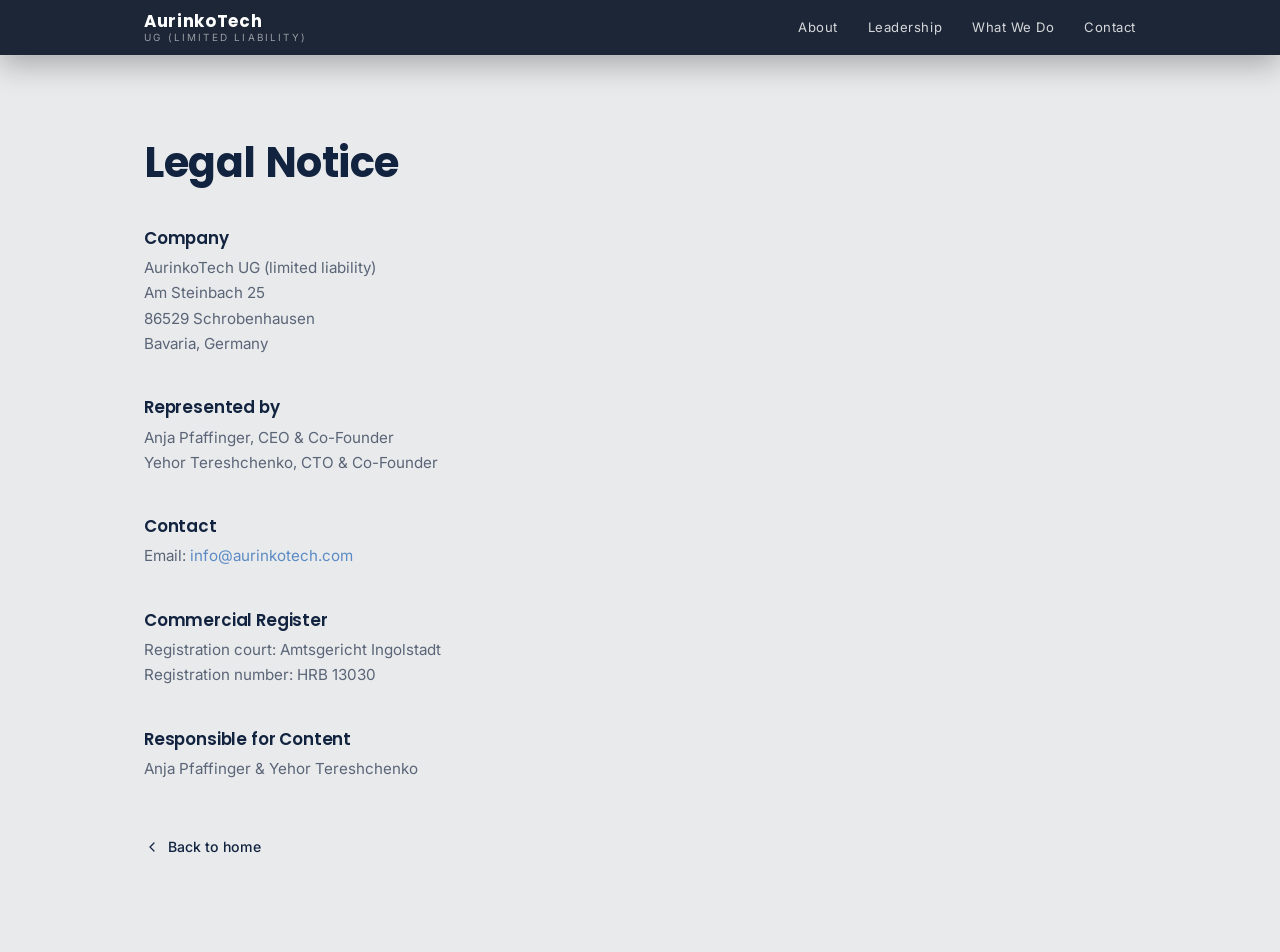
==== impressum.html @ 312ff6d4 "Initial AurinkoTech website Static one-page corporate profile built to the Canva brochure design: He" ====
<!DOCTYPE html>
<html lang="en">
<head>
  <meta charset="UTF-8" />
  <meta name="viewport" content="width=device-width, initial-scale=1.0" />
  <title>Legal Notice — AurinkoTech</title>
  <meta name="description" content="Legal Notice (Impressum) for AurinkoTech UG (haftungsbeschränkt)." />
  <meta name="theme-color" content="#0b1a30" />
  <link rel="icon" type="image/png" href="assets/logo.png" />
  <link rel="preconnect" href="https://fonts.googleapis.com" />
  <link rel="preconnect" href="https://fonts.gstatic.com" crossorigin />
  <link href="https://fonts.googleapis.com/css2?family=Poppins:wght@500;600;700;800&family=Inter:wght@400;500;600&display=swap" rel="stylesheet" />
  <link rel="stylesheet" href="css/styles.css" />
  <style>
    .legal { background: var(--light-bg); min-height: 100vh; padding: 140px 0 90px; }
    .legal__title { font-size: clamp(1.8rem, 4vw, 2.6rem); font-weight: 700; color: var(--navy-ink); }
    .legal__block { margin-top: 42px; max-width: 640px; }
    .legal__block h2 { font-size: 1.05rem; font-weight: 600; color: var(--navy-ink); margin-bottom: 8px; }
    .legal__block p { margin: 0; color: var(--muted); font-size: .95rem; }
    .legal__block a { color: var(--accent); }
    .legal__block a:hover { text-decoration: underline; }
    .legal__back { display: inline-flex; align-items: center; gap: 8px; margin-top: 54px; color: var(--navy-ink); font-size: .88rem; font-weight: 500; }
    .legal__back:hover { color: var(--accent); }
  </style>
</head>
<body>
  <header class="nav is-scrolled" id="nav">
    <div class="nav__inner">
      <a href="index.html" class="nav__brand" aria-label="AurinkoTech home">
        <span class="nav__brand-mark">AurinkoTech</span>
        <span class="nav__brand-sub">UG (limited liability)</span>
      </a>
      <nav class="nav__links" aria-label="Primary">
        <a href="index.html#about">About</a>
        <a href="index.html#leadership">Leadership</a>
        <a href="index.html#what-we-do">What We Do</a>
        <a href="index.html#contact">Contact</a>
      </nav>
    </div>
  </header>

  <main class="legal">
    <div class="wrap">
      <h1 class="legal__title">Legal Notice</h1>

      <div class="legal__block">
        <h2>Company</h2>
        <p>
          AurinkoTech UG (limited liability)<br />
          Am Steinbach 25<br />
          86529 Schrobenhausen<br />
          Bavaria, Germany
        </p>
      </div>

      <div class="legal__block">
        <h2>Represented by</h2>
        <p>
          Anja Pfaffinger, CEO &amp; Co-Founder<br />
          Yehor Tereshchenko, CTO &amp; Co-Founder
        </p>
      </div>

      <div class="legal__block">
        <h2>Contact</h2>
        <p>Email: <a href="mailto:info@aurinkotech.com">info@aurinkotech.com</a></p>
      </div>

      <div class="legal__block">
        <h2>Commercial Register</h2>
        <p>
          Registration court: Amtsgericht Ingolstadt<br />
          Registration number: HRB 13030
        </p>
      </div>

      <div class="legal__block">
        <h2>Responsible for Content</h2>
        <p>Anja Pfaffinger &amp; Yehor Tereshchenko</p>
      </div>

      <a href="index.html" class="legal__back">
        <svg viewBox="0 0 24 24" width="16" height="16" fill="none" stroke="currentColor" stroke-width="1.8" aria-hidden="true">
          <path d="M15 6l-6 6 6 6" stroke-linecap="round" stroke-linejoin="round" />
        </svg>
        Back to home
      </a>
    </div>
  </main>
</body>
</html>
---- css/styles.css ----
/* ============================================================
   AurinkoTech — Corporate site
   Palette taken from the brochure: deep navy + silver + light grey
   ============================================================ */

:root {
  --navy-900: #0a1526;
  --navy-800: #0b1a30;
  --navy-700: #101f3a;
  --navy-600: #16294a;
  --navy-ink: #12233f;      /* headings on light */

  --light-bg: #e9eaec;      /* light sections */
  --card: #ffffff;
  --ink: #12233f;
  --muted: #5a6577;         /* body text on light */
  --muted-light: #8a93a3;   /* eyebrow / labels on light */

  --on-dark: #f4f6fa;
  --on-dark-muted: rgba(226, 232, 240, 0.72);
  --on-dark-faint: rgba(226, 232, 240, 0.45);

  --accent: #5b8bc4;        /* steel-blue interactive accent */
  --accent-strong: #7aa6d8;

  --line-dark: rgba(255, 255, 255, 0.14);
  --line-light: rgba(18, 35, 63, 0.12);

  --maxw: 1120px;
  --pad: clamp(20px, 5vw, 64px);
  --radius: 4px;

  --font-head: "Poppins", system-ui, sans-serif;
  --font-body: "Inter", system-ui, -apple-system, sans-serif;

  --ease: cubic-bezier(0.22, 1, 0.36, 1);
}

/* ---------- reset ---------- */
*, *::before, *::after { box-sizing: border-box; }
html { scroll-behavior: smooth; -webkit-text-size-adjust: 100%; }
@media (prefers-reduced-motion: reduce) {
  html { scroll-behavior: auto; }
  *, *::before, *::after { animation-duration: .001ms !important; transition-duration: .001ms !important; }
}
body {
  margin: 0;
  font-family: var(--font-body);
  color: var(--ink);
  background: var(--navy-900);
  line-height: 1.65;
  -webkit-font-smoothing: antialiased;
  text-rendering: optimizeLegibility;
}
img { max-width: 100%; display: block; }
a { color: inherit; text-decoration: none; }
h1, h2, h3 { font-family: var(--font-head); line-height: 1.12; margin: 0; letter-spacing: -0.01em; }

.wrap { max-width: var(--maxw); margin-inline: auto; padding-inline: var(--pad); }

/* ============================================================
   NAV
   ============================================================ */
.nav {
  position: fixed; inset: 0 0 auto 0; z-index: 60;
  transition: background .35s var(--ease), backdrop-filter .35s var(--ease), box-shadow .35s var(--ease);
}
.nav__inner {
  max-width: var(--maxw); margin-inline: auto; padding: 18px var(--pad);
  display: flex; align-items: center; justify-content: space-between; gap: 24px;
}
.nav__brand { display: flex; flex-direction: column; line-height: 1.1; }
.nav__brand-mark {
  font-family: var(--font-head); font-weight: 700; font-size: 1.05rem;
  letter-spacing: .04em; color: #fff;
}
.nav__brand-sub {
  font-size: .62rem; letter-spacing: .22em; text-transform: uppercase;
  color: rgba(255,255,255,.55); margin-top: 2px;
}
.nav__links { display: flex; gap: 30px; }
.nav__links a {
  font-size: .82rem; letter-spacing: .04em; color: rgba(255,255,255,.82);
  position: relative; padding: 4px 0; transition: color .2s var(--ease);
}
.nav__links a::after {
  content: ""; position: absolute; left: 0; bottom: -2px; height: 1px; width: 0;
  background: var(--accent-strong); transition: width .3s var(--ease);
}
.nav__links a:hover { color: #fff; }
.nav__links a:hover::after { width: 100%; }

/* scrolled state -> solid navy bar */
.nav.is-scrolled {
  background: rgba(10, 21, 38, 0.92);
  backdrop-filter: blur(10px);
  box-shadow: 0 1px 0 rgba(255,255,255,.06), 0 10px 30px rgba(0,0,0,.28);
}
.nav.is-scrolled .nav__inner { padding-top: 12px; padding-bottom: 12px; }

/* hamburger */
.nav__toggle {
  display: none; width: 40px; height: 34px; background: none; border: 0; cursor: pointer;
  padding: 6px; flex-direction: column; justify-content: space-between;
}
.nav__toggle span { display: block; height: 2px; width: 100%; background: #fff; border-radius: 2px; transition: transform .3s var(--ease), opacity .2s var(--ease); }
.nav__toggle.is-open span:nth-child(1) { transform: translateY(9px) rotate(45deg); }
.nav__toggle.is-open span:nth-child(2) { opacity: 0; }
.nav__toggle.is-open span:nth-child(3) { transform: translateY(-9px) rotate(-45deg); }

/* ============================================================
   HERO
   ============================================================ */
.hero {
  position: relative; min-height: 100svh;
  display: flex; flex-direction: column; justify-content: center;
  padding: 120px var(--pad) 40px;
  color: var(--on-dark); overflow: hidden;
  text-align: center;
}
.hero__bg {
  position: absolute; inset: 0; z-index: 0;
  background:
    radial-gradient(120% 90% at 70% 8%, rgba(46, 78, 130, 0.55) 0%, rgba(16, 31, 58, 0) 55%),
    radial-gradient(120% 120% at 20% 100%, rgba(8, 15, 28, 0.9) 0%, rgba(11, 26, 48, 0) 60%),
    linear-gradient(160deg, #16294a 0%, #0d1d38 45%, #0a1424 100%);
}
.hero__bg::after {
  content: ""; position: absolute; inset: 0;
  background: radial-gradient(90% 60% at 50% 40%, transparent 40%, rgba(4, 9, 18, .55) 100%);
}
.hero__content { position: relative; z-index: 1; max-width: 760px; margin-inline: auto; }
.hero__logo {
  width: clamp(230px, 32vw, 380px); height: auto; margin: 0 auto 34px;
  filter: drop-shadow(0 18px 45px rgba(0,0,0,.5));
}
.hero__title {
  font-size: clamp(1.5rem, 3.2vw, 2.35rem); font-weight: 600; color: #fff;
  letter-spacing: .01em;
}
.hero__title .dash { color: var(--accent-strong); font-weight: 400; }
.hero__lead {
  margin: 22px auto 0; max-width: 560px; color: var(--on-dark-muted);
  font-size: 1.02rem;
}
.hero__chart { margin: 54px auto 0; max-width: 780px; }
.hero__chart svg { width: 100%; height: 120px; display: block; }
.hero__chart path { stroke-linecap: round; stroke-linejoin: round; }

/* animated line draw */
#riseLine, #riseLine2 { stroke-dasharray: 1400; stroke-dashoffset: 1400; }
.hero.is-in #riseLine  { animation: draw 1.6s var(--ease) .3s forwards; }
.hero.is-in #riseLine2 { animation: draw 1s var(--ease) 1.6s forwards; }
@keyframes draw { to { stroke-dashoffset: 0; } }

.hero__facts {
  position: relative; z-index: 1;
  margin: clamp(40px, 8vh, 90px) auto 0; max-width: 960px; width: 100%;
  display: grid; grid-template-columns: repeat(3, 1fr); gap: 28px;
  text-align: left;
}
.fact { position: relative; padding-top: 16px; border-top: 1px solid var(--line-dark); }
.fact__label {
  display: block; font-size: .62rem; letter-spacing: .18em; text-transform: uppercase;
  font-weight: 600; color: #fff; margin-bottom: 6px;
}
.fact__value { display: block; font-size: .84rem; color: var(--on-dark-muted); }

.hero__scroll {
  position: absolute; left: 50%; bottom: 26px; transform: translateX(-50%); z-index: 2;
  width: 24px; height: 40px; border: 1px solid rgba(255,255,255,.3); border-radius: 14px;
}
.hero__scroll span {
  position: absolute; left: 50%; top: 8px; width: 3px; height: 7px; border-radius: 3px;
  background: rgba(255,255,255,.7); transform: translateX(-50%);
  animation: scrolldot 1.8s infinite;
}
@keyframes scrolldot { 0% { opacity: 0; transform: translate(-50%, 0);} 40% { opacity: 1;} 80% { opacity: 0; transform: translate(-50%, 12px);} 100% { opacity: 0; } }

/* ============================================================
   SECTIONS
   ============================================================ */
.section { padding: clamp(64px, 11vh, 128px) 0; position: relative; }
.section--light { background: var(--light-bg); color: var(--ink); }
.section--dark  { background: var(--navy-800); color: var(--on-dark); }
.section--contact {
  background: linear-gradient(180deg, #0c1c36 0%, #0a1424 100%);
  color: var(--on-dark);
}

.eyebrow {
  font-size: .7rem; letter-spacing: .28em; text-transform: uppercase; font-weight: 600;
  color: var(--muted-light); margin: 0 0 18px;
}
.eyebrow--onDark { color: var(--on-dark-faint); }

.section__title { font-size: clamp(1.6rem, 3.6vw, 2.5rem); font-weight: 700; color: var(--navy-ink); }
.section__title--onDark { color: #fff; }

.rule { display: block; width: 46px; height: 3px; background: var(--navy-ink); margin: 18px 0 0; border-radius: 2px; }
.rule--onDark { background: rgba(255,255,255,.55); }

.lead-quote {
  max-width: 760px; margin: 40px 0 0; padding-left: 22px;
  border-left: 3px solid var(--navy-ink);
  font-size: 1.12rem; color: var(--ink); font-weight: 400;
}
.lead-quote--onDark { border-left-color: var(--accent); color: var(--on-dark-muted); }

/* ---------- grids / cards ---------- */
.grid-2 { display: grid; grid-template-columns: 1fr 1fr; gap: 0; }
.mv-grid, .do-grid { margin-top: 48px; background: var(--card); border-radius: var(--radius); box-shadow: 0 20px 50px -30px rgba(18,35,63,.5); overflow: hidden; }
.mv-grid .card + .card, .do-grid .card + .card { border-left: 1px solid var(--line-light); }

.card { padding: clamp(28px, 4vw, 46px); }
.card--tall { display: flex; flex-direction: column; }
.card__kicker, .product__kicker {
  font-size: .66rem; letter-spacing: .22em; text-transform: uppercase; font-weight: 600;
  color: var(--muted-light); margin: 0 0 14px;
}
.card__title { font-size: 1.18rem; font-weight: 600; color: var(--navy-ink); margin-bottom: 12px; }
.card__body { color: var(--muted); font-size: .95rem; margin: 0; }
.card__glyph { width: 30px; height: 30px; color: var(--navy-ink); margin-bottom: 26px; }
.card__glyph svg { width: 100%; height: 100%; }

.ticks { list-style: none; margin: 22px 0 0; padding: 0; }
.ticks li { position: relative; padding-left: 22px; margin-bottom: 10px; font-size: .86rem; color: var(--muted); }
.ticks li::before {
  content: ""; position: absolute; left: 0; top: .5em; width: 7px; height: 7px;
  background: var(--navy-ink); transform: rotate(45deg);
}

/* ---------- callout ---------- */
.callout {
  margin-top: 34px; background: var(--card); border-radius: var(--radius);
  padding: clamp(24px, 3.5vw, 36px); display: flex; gap: 22px; align-items: flex-start;
  box-shadow: 0 20px 50px -34px rgba(18,35,63,.5);
}
.callout--plain { align-items: center; }
.callout__icon { flex: none; width: 34px; height: 44px; color: var(--navy-ink); }
.callout__icon svg { width: 100%; height: 100%; }
.callout p { margin: 0; font-size: .95rem; color: var(--muted); }
.callout strong { color: var(--navy-ink); font-weight: 600; }

/* ---------- numbered facts ---------- */
.facts-row { margin-top: 48px; padding-top: 30px; border-top: 1px solid var(--line-light); display: grid; grid-template-columns: repeat(3, 1fr); gap: 40px; }
.factnum__n { display: block; font-size: .7rem; letter-spacing: .18em; color: var(--muted-light); margin-bottom: 10px; font-weight: 600; }
.factnum p { margin: 0; font-size: .88rem; color: var(--muted); }

/* ============================================================
   LEADERSHIP
   ============================================================ */
.team-grid {
  margin-top: 48px; gap: 0;
  background: rgba(255,255,255,.03); border: 1px solid var(--line-dark);
  border-radius: var(--radius); overflow: hidden;
}
.person { padding: clamp(30px, 4vw, 48px); }
.person + .person { border-left: 1px solid var(--line-dark); }
.person__photo {
  width: 132px; height: 132px; border-radius: 50%; object-fit: cover; object-position: top center;
  /* soft studio disc behind the cut-out portrait (matches the brochure) */
  background: radial-gradient(circle at 50% 32%, #eef1f6 0%, #c7d0dd 70%, #b4bECD 100%);
  margin-bottom: 22px; box-shadow: 0 12px 30px rgba(0,0,0,.35);
  border: 1px solid rgba(255,255,255,.08);
}
.person__name { font-size: 1.25rem; font-weight: 600; color: #fff; }
.person__role { font-size: .66rem; letter-spacing: .2em; text-transform: uppercase; color: var(--on-dark-faint); margin: 8px 0 16px; }
.person__bio { font-size: .92rem; color: var(--on-dark-muted); margin: 0 0 22px; }

.pill {
  display: inline-block; font-size: .72rem; letter-spacing: .04em;
  color: var(--on-dark-muted); border: 1px solid var(--line-dark);
  padding: 7px 16px; border-radius: 999px;
}
.pill--onDark { color: var(--on-dark-muted); }

.team-summary {
  margin-top: 40px; padding-top: 28px; border-top: 1px solid var(--line-dark);
  max-width: 860px; color: var(--on-dark-muted); font-size: .98rem;
}

/* ============================================================
   PRODUCT (StudyShorts)
   ============================================================ */
.product {
  margin-top: 44px;
  background: linear-gradient(150deg, rgba(46,74,120,.42), rgba(20,34,58,.42));
  border: 1px solid var(--line-dark); border-radius: 8px;
  padding: clamp(30px, 4vw, 52px);
  display: grid; grid-template-columns: 220px 1fr; gap: clamp(28px, 4vw, 54px); align-items: center;
}
.product__media { display: flex; justify-content: center; }
.product__media img { width: 200px; height: auto; filter: drop-shadow(0 22px 40px rgba(0,0,0,.45)); }
.product__title { font-size: 1.7rem; font-weight: 700; color: #fff; margin-bottom: 14px; }
.product__desc { color: var(--on-dark-muted); font-size: .98rem; margin: 0 0 22px; max-width: 560px; }
.product__link {
  display: inline-flex; align-items: center; gap: 8px; color: var(--accent-strong);
  font-weight: 500; font-size: .95rem; margin-right: 16px; transition: gap .2s var(--ease), color .2s var(--ease);
}
.product__link svg { width: 15px; height: 15px; }
.product__link:hover { color: #fff; gap: 12px; }
.pill--onDark { vertical-align: middle; }

/* ============================================================
   CONTACT
   ============================================================ */
.contact__lead { max-width: 620px; margin: 24px 0 0; color: var(--on-dark-muted); }
.contact__grid {
  margin-top: 56px; display: grid; grid-template-columns: repeat(3, 1fr);
  gap: 44px 40px;
}
.contact__item { padding-top: 18px; border-top: 1px solid var(--line-dark); }
.contact__label { display: block; font-size: .62rem; letter-spacing: .2em; text-transform: uppercase; color: var(--on-dark-faint); margin-bottom: 8px; }
.contact__value { font-size: 1rem; color: #fff; }
.contact__value--link { color: var(--accent-strong); transition: color .2s var(--ease); }
.contact__value--link:hover { color: #fff; }

/* ============================================================
   FOOTER
   ============================================================ */
.footer { background: var(--navy-900); color: var(--on-dark-muted); padding: 46px 0; border-top: 1px solid var(--line-dark); }
.footer__inner { display: flex; flex-wrap: wrap; gap: 24px 40px; align-items: center; justify-content: space-between; }
.footer__name { display: block; font-family: var(--font-head); font-weight: 600; color: #fff; font-size: .95rem; }
.footer__tag { display: block; font-size: .78rem; color: var(--on-dark-faint); margin-top: 3px; }
.footer__links { display: flex; flex-wrap: wrap; gap: 20px; }
.footer__links a { font-size: .82rem; color: var(--on-dark-muted); transition: color .2s var(--ease); }
.footer__links a:hover { color: #fff; }
.footer__copy { width: 100%; font-size: .74rem; color: var(--on-dark-faint); margin: 8px 0 0; }

/* ============================================================
   REVEAL ANIMATION
   ============================================================ */
/* Content is visible by default (no-JS / SEO safe); only hidden when JS is present */
.js .reveal { opacity: 0; transform: translateY(24px); transition: opacity .7s var(--ease), transform .7s var(--ease); }
.js .reveal.is-visible { opacity: 1; transform: none; }

/* ============================================================
   RESPONSIVE
   ============================================================ */
@media (max-width: 860px) {
  .nav__links {
    position: fixed; inset: 0 0 0 auto; width: min(78vw, 320px);
    flex-direction: column; gap: 8px; padding: 96px 32px 32px;
    background: rgba(10, 21, 38, 0.97); backdrop-filter: blur(12px);
    transform: translateX(100%); transition: transform .35s var(--ease);
    box-shadow: -20px 0 60px rgba(0,0,0,.4);
  }
  .nav__links.is-open { transform: none; }
  .nav__links a { font-size: 1rem; padding: 12px 0; border-bottom: 1px solid rgba(255,255,255,.07); }
  .nav__links a::after { display: none; }
  .nav__toggle { display: flex; z-index: 70; }

  .grid-2 { grid-template-columns: 1fr; }
  .mv-grid .card + .card, .do-grid .card + .card { border-left: 0; border-top: 1px solid var(--line-light); }
  .person + .person { border-left: 0; border-top: 1px solid var(--line-dark); }

  .facts-row { grid-template-columns: 1fr; gap: 24px; }
  .contact__grid { grid-template-columns: 1fr 1fr; gap: 32px 28px; }

  .product { grid-template-columns: 1fr; text-align: center; }
  .product__media img { width: 160px; }
  .product__desc { margin-inline: auto; }
  .lead-quote--onDark, .product__body { text-align: left; }
}

@media (max-width: 540px) {
  .hero__facts { grid-template-columns: 1fr; gap: 18px; }
  .contact__grid { grid-template-columns: 1fr; }
  .footer__inner { flex-direction: column; align-items: flex-start; }
}
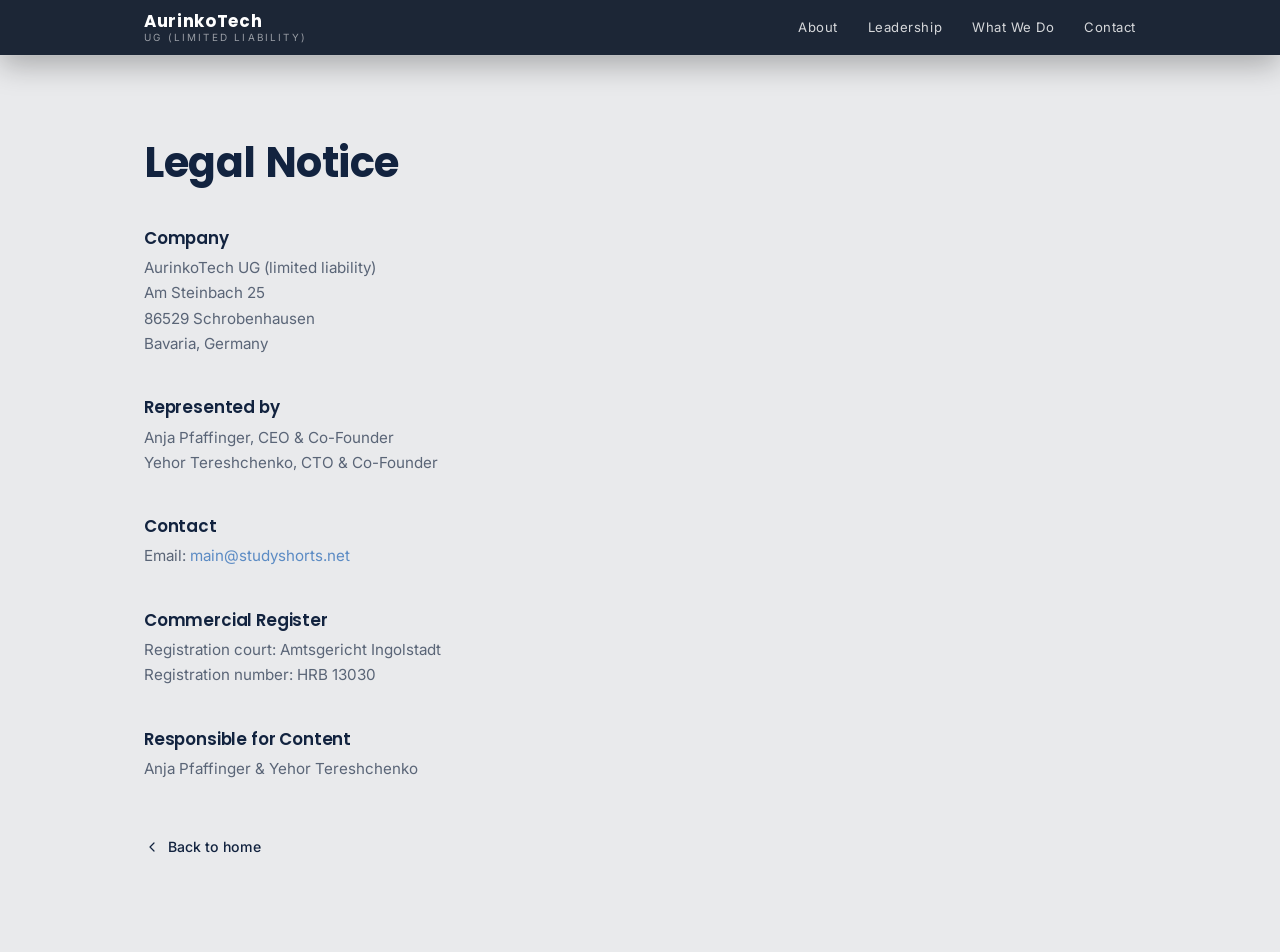
==== commit 457939dd: "Update contact email, add official logos, favicon and apple-touch icon - Change contact/impressum em" ====
--- a/impressum.html
+++ b/impressum.html
@@ -6,7 +6,8 @@
   <title>Legal Notice — AurinkoTech</title>
   <meta name="description" content="Legal Notice (Impressum) for AurinkoTech UG (haftungsbeschränkt)." />
   <meta name="theme-color" content="#0b1a30" />
-  <link rel="icon" type="image/png" href="assets/logo.png" />
+  <link rel="icon" type="image/png" href="assets/favicon.png" />
+  <link rel="apple-touch-icon" href="assets/apple-touch-icon.png" />
   <link rel="preconnect" href="https://fonts.googleapis.com" />
   <link rel="preconnect" href="https://fonts.gstatic.com" crossorigin />
   <link href="https://fonts.googleapis.com/css2?family=Poppins:wght@500;600;700;800&family=Inter:wght@400;500;600&display=swap" rel="stylesheet" />
@@ -63,7 +64,7 @@
 
       <div class="legal__block">
         <h2>Contact</h2>
-        <p>Email: <a href="mailto:info@aurinkotech.com">info@aurinkotech.com</a></p>
+        <p>Email: <a href="mailto:main@studyshorts.net">main@studyshorts.net</a></p>
       </div>
 
       <div class="legal__block">
